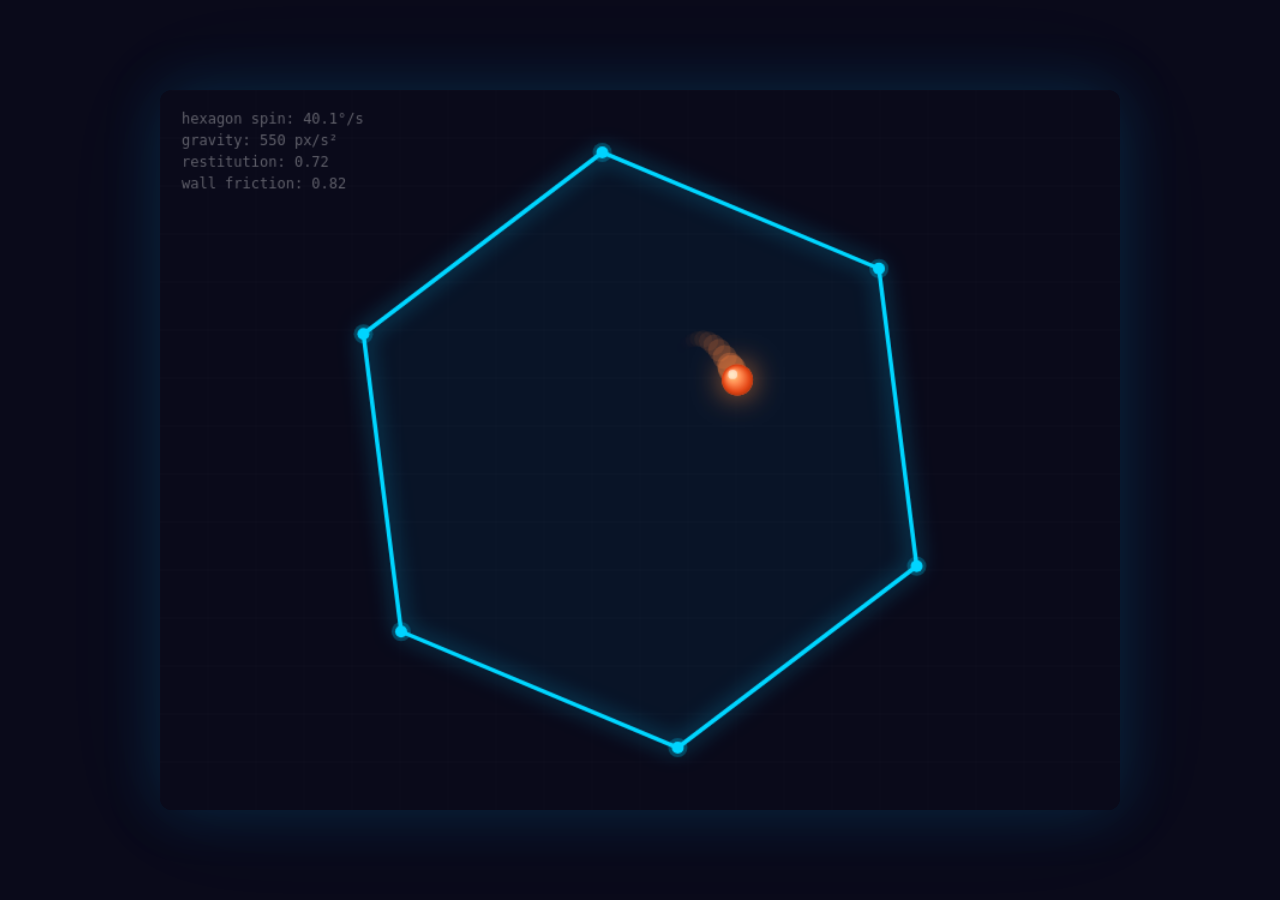
==== demos/hexagon-ball/deepseek-v4-pro.html @ 22a86bae "feat: v2 light editorial UI, real primary sources, and 6 live DeepSeek demos" ====
<!DOCTYPE html>
<html lang="en">
<head>
    <meta charset="UTF-8">
    <meta name="viewport" content="width=device-width, initial-scale=1.0">
    <title>Bouncing Ball in Spinning Hexagon</title>
    <style>
        body {
            margin: 0;
            display: flex;
            justify-content: center;
            align-items: center;
            height: 100vh;
            background: #0a0a1a;
            font-family: 'Segoe UI', Tahoma, sans-serif;
            overflow: hidden;
        }
        canvas {
            border-radius: 12px;
            box-shadow: 0 0 60px rgba(0, 180, 255, 0.15), 0 0 120px rgba(0, 180, 255, 0.05);
            display: block;
        }
    </style>
</head>
<body>
    <canvas id="canvas" width="800" height="600"></canvas>
    <script>
        (function() {
            const canvas = document.getElementById('canvas');
            const ctx = canvas.getContext('2d');

            // Canvas dimensions
            const W = canvas.width;
            const H = canvas.height;

            // Hexagon parameters
            const hexCenterX = W / 2;
            const hexCenterY = H / 2;
            const hexRadius = 250;
            const hexSpinSpeed = 0.7; // rad/s, positive = clockwise (in canvas coords)
            let hexAngle = 0;

            // Ball parameters
            const ballRadius = 13;
            let ballX = hexCenterX + 30;
            let ballY = hexCenterY - 80;
            let ballVX = 90;
            let ballVY = -120;
            const gravity = 550; // px/s²
            const restitution = 0.72; // bounciness (energy preserved per bounce)
            const wallFriction = 0.82; // tangential velocity retention during bounce

            // Trail
            const trailLength = 22;
            const trailPositions = [];

            // Physics substeps per frame
            const SUBSTEPS = 8;

            // Get hexagon vertices at a given angle
            function getHexVertices(angle) {
                const verts = [];
                for (let i = 0; i < 6; i++) {
                    const a = angle + i * Math.PI / 3;
                    verts.push({
                        x: hexCenterX + hexRadius * Math.cos(a),
                        y: hexCenterY + hexRadius * Math.sin(a)
                    });
                }
                return verts;
            }

            // Compute inward normal for an edge (points toward hexagon center)
            function getInwardNormal(v1, v2) {
                const dx = v2.x - v1.x;
                const dy = v2.y - v1.y;
                const len = Math.sqrt(dx * dx + dy * dy);
                if (len < 1e-10) return { x: 0, y: -1 };

                // Two candidate perpendiculars
                const nx1 = -dy / len,
                    ny1 = dx / len;
                const nx2 = dy / len,
                    ny2 = -dx / len;

                // Midpoint of edge
                const mx = (v1.x + v2.x) / 2;
                const my = (v1.y + v2.y) / 2;

                // Vector from midpoint to center
                const cxDir = hexCenterX - mx;
                const cyDir = hexCenterY - my;

                // Pick the normal that points toward the center
                if (nx1 * cxDir + ny1 * cyDir > 0) {
                    return { x: nx1, y: ny1 };
                } else {
                    return { x: nx2, y: ny2 };
                }
            }

            // Closest point on segment from ball position
            function closestPointOnSegment(px, py, v1, v2) {
                const dx = v2.x - v1.x;
                const dy = v2.y - v1.y;
                const lenSq = dx * dx + dy * dy;
                if (lenSq < 1e-12) return { x: v1.x, y: v1.y };
                let t = ((px - v1.x) * dx + (py - v1.y) * dy) / lenSq;
                t = Math.max(0, Math.min(1, t));
                return { x: v1.x + t * dx, y: v1.y + t * dy };
            }

            // Wall velocity at a point due to hexagon rotation
            function getWallVelocity(px, py, angularVel) {
                return {
                    x: -angularVel * (py - hexCenterY),
                    y: angularVel * (px - hexCenterX)
                };
            }

            // Resolve collisions with all hexagon walls
            function resolveCollisions() {
                const vertices = getHexVertices(hexAngle);
                const epsilon = 0.05;

                for (let i = 0; i < 6; i++) {
                    const v1 = vertices[i];
                    const v2 = vertices[(i + 1) % 6];
                    const normal = getInwardNormal(v1, v2);

                    // Signed distance from ball center to edge line (positive = inside)
                    const dist = normal.x * (ballX - v1.x) + normal.y * (ballY - v1.y);

                    if (dist < ballRadius - epsilon) {
                        // Find closest point on the edge segment
                        const closest = closestPointOnSegment(ballX, ballY, v1, v2);

                        // Wall velocity at contact point
                        const wallVel = getWallVelocity(closest.x, closest.y, hexSpinSpeed);

                        // Relative velocity of ball w.r.t. wall
                        const relVX = ballVX - wallVel.x;
                        const relVY = ballVY - wallVel.y;

                        // Decompose relative velocity
                        const relNormal = relVX * normal.x + relVY * normal.y;
                        const relTangentialX = relVX - relNormal * normal.x;
                        const relTangentialY = relVY - relNormal * normal.y;

                        // Only bounce if moving toward the wall (prevents sticking)
                        if (relNormal < 0) {
                            // Reflect normal component with restitution
                            const newRelNormal = -restitution * relNormal;
                            // Apply friction to tangential component
                            const newRelTangentialX = wallFriction * relTangentialX;
                            const newRelTangentialY = wallFriction * relTangentialY;

                            // New relative velocity
                            const newRelVX = newRelNormal * normal.x + newRelTangentialX;
                            const newRelVY = newRelNormal * normal.y + newRelTangentialY;

                            // New absolute ball velocity
                            ballVX = newRelVX + wallVel.x;
                            ballVY = newRelVY + wallVel.y;
                        } else {
                            // Ball is already moving away, just use relative velocity
                            // (this handles the case where the wall is pushing the ball)
                            ballVX = relVX + wallVel.x;
                            ballVY = relVY + wallVel.y;
                        }

                        // Push ball out of the wall
                        const pushDist = ballRadius - dist;
                        ballX += normal.x * pushDist;
                        ballY += normal.y * pushDist;
                    }
                }

                // Safety: if ball somehow escapes, pull it back toward center
                const dx = ballX - hexCenterX;
                const dy = ballY - hexCenterY;
                const distFromCenter = Math.sqrt(dx * dx + dy * dy);
                const maxDist = hexRadius * 1.15;
                if (distFromCenter > maxDist) {
                    const scale = maxDist / distFromCenter;
                    ballX = hexCenterX + dx * scale;
                    ballY = hexCenterY + dy * scale;
                    // Dampen velocity to prevent re-escaping
                    ballVX *= 0.5;
                    ballVY *= 0.5;
                }
            }

            // Update physics for one substep
            function physicsStep(subDt) {
                // Update hexagon angle
                hexAngle += hexSpinSpeed * subDt;

                // Normalize angle to avoid floating point drift
                if (hexAngle > Math.PI * 2) hexAngle -= Math.PI * 2;
                if (hexAngle < 0) hexAngle += Math.PI * 2;

                // Apply gravity
                ballVY += gravity * subDt;

                // Update ball position
                ballX += ballVX * subDt;
                ballY += ballVY * subDt;

                // Resolve collisions
                resolveCollisions();
            }

            // Draw the hexagon with glowing walls
            function drawHexagon() {
                const vertices = getHexVertices(hexAngle);

                // Fill
                ctx.beginPath();
                ctx.moveTo(vertices[0].x, vertices[0].y);
                for (let i = 1; i < 6; i++) {
                    ctx.lineTo(vertices[i].x, vertices[i].y);
                }
                ctx.closePath();
                ctx.fillStyle = 'rgba(0, 180, 255, 0.06)';
                ctx.fill();

                // Wall stroke with glow
                ctx.save();
                ctx.shadowColor = 'rgba(0, 200, 255, 0.7)';
                ctx.shadowBlur = 18;
                ctx.beginPath();
                ctx.moveTo(vertices[0].x, vertices[0].y);
                for (let i = 1; i < 6; i++) {
                    ctx.lineTo(vertices[i].x, vertices[i].y);
                }
                ctx.closePath();
                ctx.strokeStyle = '#00d4ff';
                ctx.lineWidth = 3.5;
                ctx.lineJoin = 'round';
                ctx.lineCap = 'round';
                ctx.stroke();
                ctx.restore();

                // Secondary inner stroke for depth
                ctx.beginPath();
                ctx.moveTo(vertices[0].x, vertices[0].y);
                for (let i = 1; i < 6; i++) {
                    ctx.lineTo(vertices[i].x, vertices[i].y);
                }
                ctx.closePath();
                ctx.strokeStyle = 'rgba(0, 220, 255, 0.4)';
                ctx.lineWidth = 1.5;
                ctx.lineJoin = 'round';
                ctx.stroke();

                // Draw vertex markers
                for (let i = 0; i < 6; i++) {
                    ctx.beginPath();
                    ctx.arc(vertices[i].x, vertices[i].y, 5, 0, Math.PI * 2);
                    ctx.fillStyle = '#00d4ff';
                    ctx.fill();
                    ctx.beginPath();
                    ctx.arc(vertices[i].x, vertices[i].y, 8, 0, Math.PI * 2);
                    ctx.fillStyle = 'rgba(0, 212, 255, 0.25)';
                    ctx.fill();
                }
            }

            // Draw the ball trail
            function drawTrail() {
                for (let i = 0; i < trailPositions.length; i++) {
                    const t = i / trailPositions.length;
                    const alpha = t * t * 0.5;
                    const radius = ballRadius * (0.3 + 0.7 * t);
                    const pos = trailPositions[i];
                    ctx.beginPath();
                    ctx.arc(pos.x, pos.y, radius, 0, Math.PI * 2);
                    ctx.fillStyle = `rgba(255, 120, 50, ${alpha})`;
                    ctx.fill();
                }
            }

            // Draw the ball with a gradient and glow
            function drawBall() {
                // Glow
                ctx.save();
                ctx.shadowColor = 'rgba(255, 140, 60, 0.8)';
                ctx.shadowBlur = 25;
                ctx.beginPath();
                ctx.arc(ballX, ballY, ballRadius, 0, Math.PI * 2);
                ctx.fillStyle = '#ff7043';
                ctx.fill();
                ctx.restore();

                // Main ball body with radial gradient
                const gradient = ctx.createRadialGradient(
                    ballX - ballRadius * 0.35, ballY - ballRadius * 0.35, ballRadius * 0.1,
                    ballX, ballY, ballRadius
                );
                gradient.addColorStop(0, '#ffcc80');
                gradient.addColorStop(0.4, '#ff8a50');
                gradient.addColorStop(0.8, '#e64a19');
                gradient.addColorStop(1, '#bf360c');
                ctx.beginPath();
                ctx.arc(ballX, ballY, ballRadius, 0, Math.PI * 2);
                ctx.fillStyle = gradient;
                ctx.fill();

                // Specular highlight
                ctx.beginPath();
                ctx.arc(ballX - ballRadius * 0.3, ballY - ballRadius * 0.35, ballRadius * 0.3, 0, Math.PI * 2);
                ctx.fillStyle = 'rgba(255, 255, 255, 0.55)';
                ctx.fill();
            }

            // Main render function
            function render() {
                // Clear canvas with dark background
                ctx.fillStyle = '#0a0a1a';
                ctx.fillRect(0, 0, W, H);

                // Subtle background grid pattern
                ctx.strokeStyle = 'rgba(255, 255, 255, 0.03)';
                ctx.lineWidth = 0.5;
                const gridSize = 40;
                for (let x = 0; x < W; x += gridSize) {
                    ctx.beginPath();
                    ctx.moveTo(x, 0);
                    ctx.lineTo(x, H);
                    ctx.stroke();
                }
                for (let y = 0; y < H; y += gridSize) {
                    ctx.beginPath();
                    ctx.moveTo(0, y);
                    ctx.lineTo(W, y);
                    ctx.stroke();
                }

                // Draw trail (behind hexagon)
                drawTrail();

                // Draw hexagon
                drawHexagon();

                // Draw ball (on top)
                drawBall();

                // Info text
                ctx.fillStyle = 'rgba(255, 255, 255, 0.35)';
                ctx.font = '12px "Segoe UI", monospace';
                ctx.fillText('hexagon spin: ' + (hexSpinSpeed * 57.3).toFixed(1) + '°/s', 18, 28);
                ctx.fillText('gravity: ' + gravity + ' px/s²', 18, 46);
                ctx.fillText('restitution: ' + restitution.toFixed(2), 18, 64);
                ctx.fillText('wall friction: ' + wallFriction.toFixed(2), 18, 82);
            }

            // Animation loop
            let lastTimestamp = 0;

            function animate(timestamp) {
                if (lastTimestamp === 0) {
                    lastTimestamp = timestamp;
                }

                // Calculate delta time in seconds, clamp to avoid large jumps
                let dt = (timestamp - lastTimestamp) / 1000;
                lastTimestamp = timestamp;
                dt = Math.min(dt, 0.05);
                dt = Math.max(dt, 0.001);

                // Physics substeps
                const subDt = dt / SUBSTEPS;
                for (let i = 0; i < SUBSTEPS; i++) {
                    physicsStep(subDt);
                }

                // Update trail
                trailPositions.push({ x: ballX, y: ballY });
                if (trailPositions.length > trailLength) {
                    trailPositions.shift();
                }

                // Render
                render();

                requestAnimationFrame(animate);
            }

            // Handle canvas resize for responsive display
            function handleResize() {
                const maxWidth = window.innerWidth - 40;
                const maxHeight = window.innerHeight - 40;
                const scale = Math.min(maxWidth / W, maxHeight / H, 1.2);
                canvas.style.width = (W * scale) + 'px';
                canvas.style.height = (H * scale) + 'px';
            }
            window.addEventListener('resize', handleResize);
            handleResize();

            // Start animation
            requestAnimationFrame(animate);
        })();
    </script>
</body>
</html>
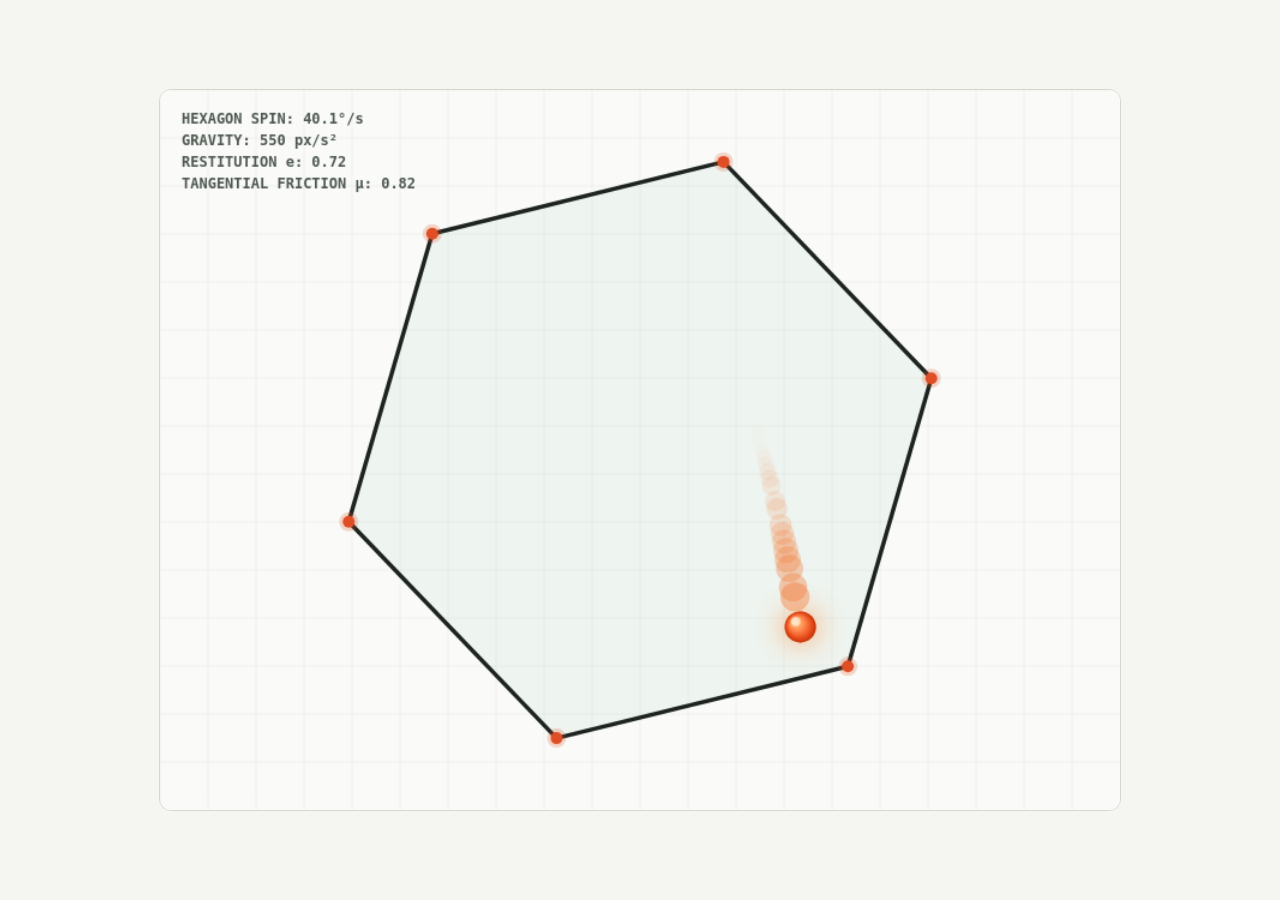
==== commit e3d14eee: "feat: prioritize quant research skills, add Astra 6.2 helicopter studio & Heston vol lab, resolve ti" ====
--- a/demos/hexagon-ball/deepseek-v4-pro.html
+++ b/demos/hexagon-ball/deepseek-v4-pro.html
@@ -11,13 +11,14 @@
             justify-content: center;
             align-items: center;
             height: 100vh;
-            background: #0a0a1a;
-            font-family: 'Segoe UI', Tahoma, sans-serif;
+            background: #f5f5f1;
+            font-family: 'Inter', 'Segoe UI', Tahoma, sans-serif;
             overflow: hidden;
         }
         canvas {
             border-radius: 12px;
-            box-shadow: 0 0 60px rgba(0, 180, 255, 0.15), 0 0 120px rgba(0, 180, 255, 0.05);
+            border: 1px solid #d4d9d0;
+            background: #fafbf8;
             display: block;
         }
     </style>
@@ -222,20 +223,18 @@
                     ctx.lineTo(vertices[i].x, vertices[i].y);
                 }
                 ctx.closePath();
-                ctx.fillStyle = 'rgba(0, 180, 255, 0.06)';
+                ctx.fillStyle = 'rgba(31, 122, 84, 0.05)';
                 ctx.fill();
 
-                // Wall stroke with glow
+                // Wall stroke
                 ctx.save();
-                ctx.shadowColor = 'rgba(0, 200, 255, 0.7)';
-                ctx.shadowBlur = 18;
                 ctx.beginPath();
                 ctx.moveTo(vertices[0].x, vertices[0].y);
                 for (let i = 1; i < 6; i++) {
                     ctx.lineTo(vertices[i].x, vertices[i].y);
                 }
                 ctx.closePath();
-                ctx.strokeStyle = '#00d4ff';
+                ctx.strokeStyle = '#1e2421';
                 ctx.lineWidth = 3.5;
                 ctx.lineJoin = 'round';
                 ctx.lineCap = 'round';
@@ -249,7 +248,7 @@
                     ctx.lineTo(vertices[i].x, vertices[i].y);
                 }
                 ctx.closePath();
-                ctx.strokeStyle = 'rgba(0, 220, 255, 0.4)';
+                ctx.strokeStyle = 'rgba(30, 36, 33, 0.25)';
                 ctx.lineWidth = 1.5;
                 ctx.lineJoin = 'round';
                 ctx.stroke();
@@ -258,11 +257,11 @@
                 for (let i = 0; i < 6; i++) {
                     ctx.beginPath();
                     ctx.arc(vertices[i].x, vertices[i].y, 5, 0, Math.PI * 2);
-                    ctx.fillStyle = '#00d4ff';
+                    ctx.fillStyle = '#e04f26';
                     ctx.fill();
                     ctx.beginPath();
                     ctx.arc(vertices[i].x, vertices[i].y, 8, 0, Math.PI * 2);
-                    ctx.fillStyle = 'rgba(0, 212, 255, 0.25)';
+                    ctx.fillStyle = 'rgba(224, 79, 38, 0.22)';
                     ctx.fill();
                 }
             }
@@ -316,13 +315,13 @@
 
             // Main render function
             function render() {
-                // Clear canvas with dark background
-                ctx.fillStyle = '#0a0a1a';
+                // Clear canvas with warm paper background
+                ctx.fillStyle = '#fafbf8';
                 ctx.fillRect(0, 0, W, H);
 
                 // Subtle background grid pattern
-                ctx.strokeStyle = 'rgba(255, 255, 255, 0.03)';
-                ctx.lineWidth = 0.5;
+                ctx.strokeStyle = 'rgba(30, 36, 33, 0.06)';
+                ctx.lineWidth = 0.75;
                 const gridSize = 40;
                 for (let x = 0; x < W; x += gridSize) {
                     ctx.beginPath();
@@ -347,12 +346,12 @@
                 drawBall();
 
                 // Info text
-                ctx.fillStyle = 'rgba(255, 255, 255, 0.35)';
-                ctx.font = '12px "Segoe UI", monospace';
-                ctx.fillText('hexagon spin: ' + (hexSpinSpeed * 57.3).toFixed(1) + '°/s', 18, 28);
-                ctx.fillText('gravity: ' + gravity + ' px/s²', 18, 46);
-                ctx.fillText('restitution: ' + restitution.toFixed(2), 18, 64);
-                ctx.fillText('wall friction: ' + wallFriction.toFixed(2), 18, 82);
+                ctx.fillStyle = '#4e5851';
+                ctx.font = '600 12px "SFMono-Regular", Consolas, monospace';
+                ctx.fillText('HEXAGON SPIN: ' + (hexSpinSpeed * 57.3).toFixed(1) + '°/s', 18, 28);
+                ctx.fillText('GRAVITY: ' + gravity + ' px/s²', 18, 46);
+                ctx.fillText('RESTITUTION e: ' + restitution.toFixed(2), 18, 64);
+                ctx.fillText('TANGENTIAL FRICTION μ: ' + wallFriction.toFixed(2), 18, 82);
             }
 
             // Animation loop
